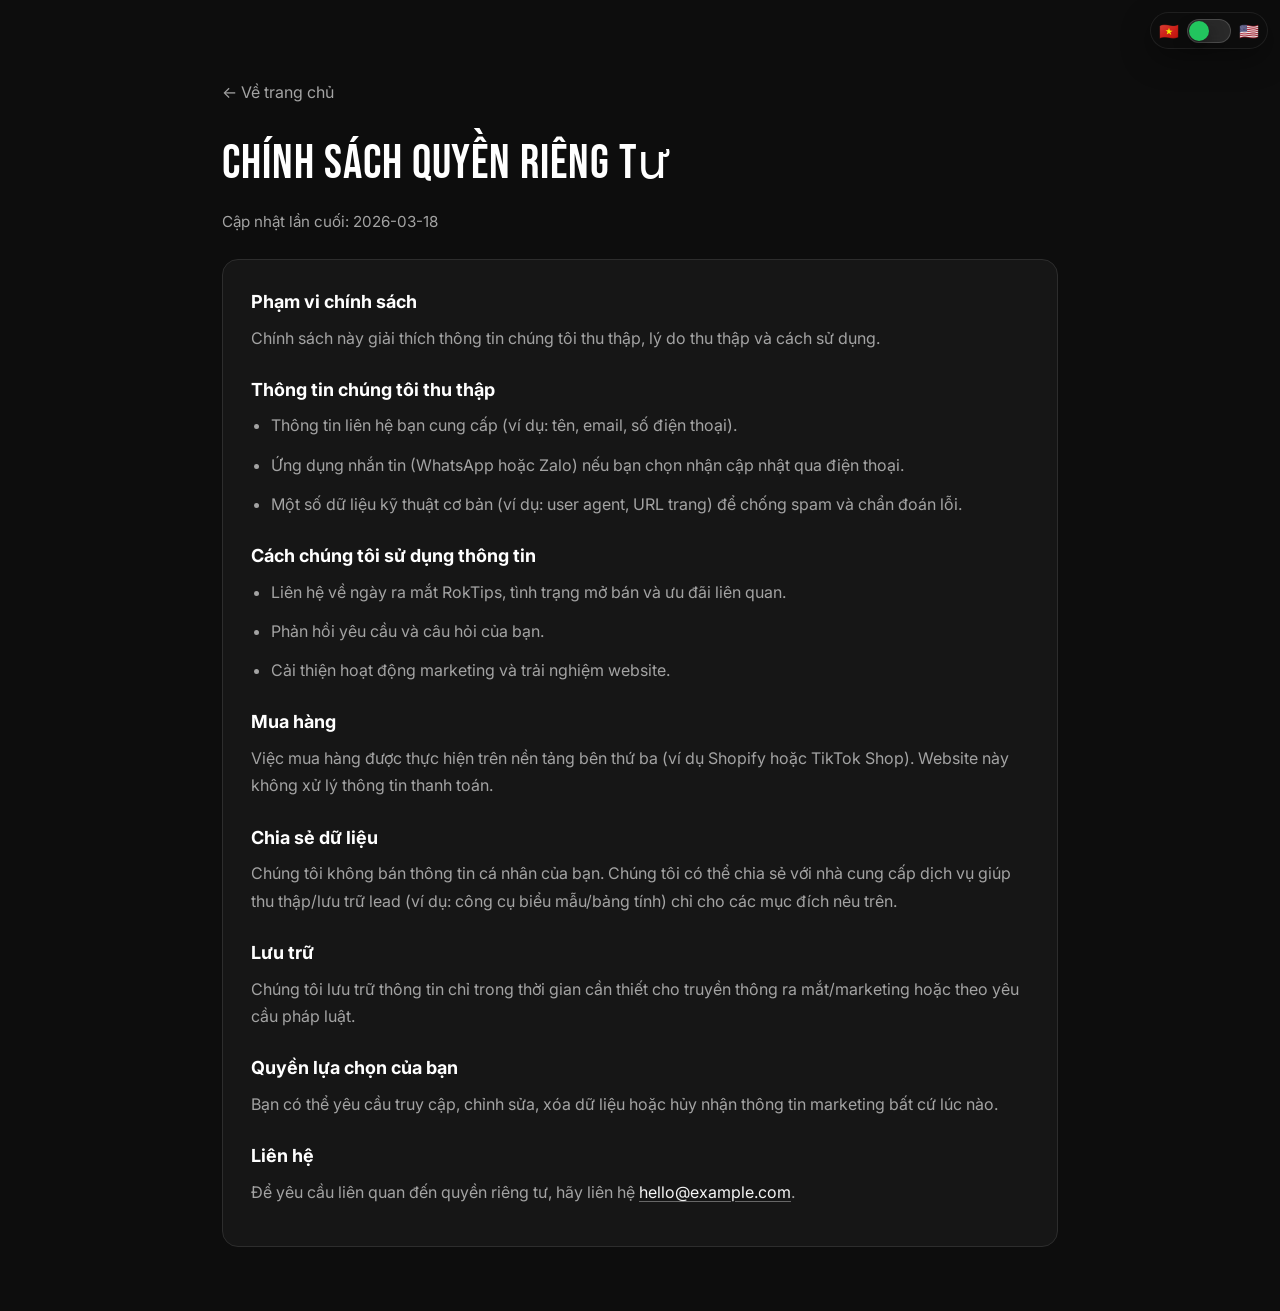
==== privacy.html @ d774776b "Add bilingual language toggle and legal pages Introduce VN/EN toggle with persisted language switchi" ====
<!DOCTYPE html>
<html lang="vi">
<head>
  <meta charset="UTF-8">
  <meta name="viewport" content="width=device-width, initial-scale=1.0">
  <meta name="description" data-i18n-content="privacy.metaDescription" content="Privacy Policy for RokTips.">
  <title data-i18n="privacy.metaTitle">Privacy Policy – RokTips</title>
  <link rel="preconnect" href="https://fonts.googleapis.com">
  <link rel="preconnect" href="https://fonts.gstatic.com" crossorigin>
  <link href="https://fonts.googleapis.com/css2?family=Bebas+Neue&family=Inter:wght@400;500;600;700&display=swap" rel="stylesheet">
  <link rel="stylesheet" href="css/styles.css?v=4">
</head>
<body>
  <!-- Language toggle -->
  <div class="lang-toggle" aria-label="Language selector" data-i18n-aria="lang.aria">
    <span class="lang-toggle__flag" aria-hidden="true" title="Tiếng Việt" data-i18n-title="lang.vnTitle">🇻🇳</span>
    <label class="lang-toggle__switch">
      <input type="checkbox" class="lang-toggle__input" id="lang-toggle" aria-label="Toggle language" data-i18n-aria="lang.toggleAria">
      <span class="lang-toggle__track" aria-hidden="true"></span>
      <span class="lang-toggle__thumb" aria-hidden="true"></span>
    </label>
    <span class="lang-toggle__flag" aria-hidden="true" title="English" data-i18n-title="lang.enTitle">🇺🇸</span>
  </div>

  <main class="legal">
    <div class="container legal__container">
      <a class="legal__back" href="index.html" data-i18n="legal.back">← Back to home</a>
      <h1 class="legal__title" data-i18n="privacy.title">Privacy Policy</h1>
      <p class="legal__updated" data-i18n="legal.updated">Last updated: 2026-03-18</p>

      <div class="legal__card">
        <h2 class="legal__heading" data-i18n="privacy.introTitle">What this policy covers</h2>
        <p class="legal__text" data-i18n="privacy.introText">
          This policy explains what information we collect, why we collect it, and how we use it.
        </p>

        <h2 class="legal__heading" data-i18n="privacy.collectTitle">Information we collect</h2>
        <ul class="legal__list">
          <li class="legal__text" data-i18n="privacy.collect1">Contact details you provide (such as name, email, and phone number).</li>
          <li class="legal__text" data-i18n="privacy.collect2">Preferred messaging app (WhatsApp or Zalo) if you opt in to phone updates.</li>
          <li class="legal__text" data-i18n="privacy.collect3">Basic technical data sent by your browser (such as user agent and the page URL) to help us prevent spam and diagnose issues.</li>
        </ul>

        <h2 class="legal__heading" data-i18n="privacy.useTitle">How we use your information</h2>
        <ul class="legal__list">
          <li class="legal__text" data-i18n="privacy.use1">To contact you about the RokTips launch, availability, and related offers.</li>
          <li class="legal__text" data-i18n="privacy.use2">To respond to your requests and questions.</li>
          <li class="legal__text" data-i18n="privacy.use3">To improve our marketing and website experience.</li>
        </ul>

        <h2 class="legal__heading" data-i18n="privacy.purchaseTitle">Purchases</h2>
        <p class="legal__text" data-i18n="privacy.purchaseText">
          Purchases are completed on third‑party platforms (for example Shopify or TikTok Shop). We don’t process payment details on this website.
        </p>

        <h2 class="legal__heading" data-i18n="privacy.sharingTitle">Sharing</h2>
        <p class="legal__text" data-i18n="privacy.sharingText">
          We do not sell your personal information. We may share it with service providers who help us collect and store leads (for example, form and spreadsheet tools), only for the purposes described above.
        </p>

        <h2 class="legal__heading" data-i18n="privacy.retentionTitle">Retention</h2>
        <p class="legal__text" data-i18n="privacy.retentionText">
          We keep your information only as long as needed for marketing and launch communications, or as required by law.
        </p>

        <h2 class="legal__heading" data-i18n="privacy.rightsTitle">Your choices</h2>
        <p class="legal__text" data-i18n="privacy.rightsText">
          You can request access, correction, or deletion of your information, or opt out of marketing messages at any time.
        </p>

        <h2 class="legal__heading" data-i18n="privacy.contactTitle">Contact</h2>
        <p class="legal__text" data-i18n-html="privacy.contactText">
          To make a privacy request, contact us at <a class="legal__link" href="mailto:hello@example.com">hello@example.com</a>.
        </p>
      </div>
    </div>
  </main>

  <script src="js/script.js"></script>
</body>
</html>
---- css/styles.css ----
/* ============================================
   RokTips – Product Landing Page
   Dark rock-inspired, high-contrast, modern
   ============================================ */

:root {
  /* Palette */
  --bg-dark: #0d0d0d;
  --bg-card: #161616;
  --bg-elevated: #1a1a1a;
  --surface: #252525;
  --border: #2d2d2d;
  --text: #f5f5f5;
  --text-muted: #a3a3a3;
  --accent: #ff6b35;
  --accent-hover: #ff8555;
  --accent-muted: rgba(255, 107, 53, 0.15);
  --white: #ffffff;
  --success: #22c55e;

  /* Spacing */
  --section-padding-y: 5rem;
  --section-padding-y-mobile: 3.5rem;
  --container-gap: 2rem;
}

*,
*::before,
*::after {
  box-sizing: border-box;
}

html {
  scroll-behavior: smooth;
}

body {
  margin: 0;
  font-family: 'Inter', -apple-system, BlinkMacSystemFont, sans-serif;
  font-size: 1rem;
  line-height: 1.6;
  color: var(--text);
  background: var(--bg-dark);
  -webkit-font-smoothing: antialiased;
}

body.has-banner {
  padding-top: 48px;
}

body.banner-dismissed.has-banner {
  padding-top: 0;
}

img {
  max-width: 100%;
  height: auto;
  display: block;
}

a {
  color: inherit;
  text-decoration: none;
}

/* ============================================
   Language toggle (VN/EN)
   ============================================ */
.lang-toggle {
  position: fixed;
  top: 0.75rem;
  right: 0.75rem;
  z-index: 220;
  display: inline-flex;
  align-items: center;
  gap: 0.5rem;
  padding: 0.35rem 0.5rem;
  border-radius: 999px;
  background: rgba(13, 13, 13, 0.72);
  border: 1px solid rgba(255, 255, 255, 0.08);
  backdrop-filter: blur(10px);
  -webkit-backdrop-filter: blur(10px);
  box-shadow: 0 10px 30px rgba(0, 0, 0, 0.35);
}

.lang-toggle__flag {
  font-size: 1rem;
  line-height: 1;
  opacity: 0.95;
}

.lang-toggle__switch {
  position: relative;
  width: 44px;
  height: 24px;
  display: inline-flex;
  align-items: center;
  justify-content: center;
}

.lang-toggle__input {
  position: absolute;
  inset: 0;
  opacity: 0;
  cursor: pointer;
}

.lang-toggle__track {
  position: absolute;
  inset: 0;
  background: rgba(255, 255, 255, 0.12);
  border: 1px solid rgba(255, 255, 255, 0.16);
  border-radius: 999px;
  transition: background 0.2s ease, border-color 0.2s ease;
}

.lang-toggle__thumb {
  position: absolute;
  top: 2px;
  left: 2px;
  width: 20px;
  height: 20px;
  border-radius: 999px;
  background: var(--success);
  box-shadow: 0 8px 16px rgba(0, 0, 0, 0.35);
  transition: transform 0.2s ease, background 0.2s ease;
}

.lang-toggle__input:checked ~ .lang-toggle__thumb {
  transform: translateX(20px);
  background: var(--success);
}

.lang-toggle__input:focus-visible ~ .lang-toggle__track {
  outline: 2px solid var(--accent);
  outline-offset: 2px;
}

@media (max-width: 767px) {
  .lang-toggle {
    top: 0.6rem;
    right: 0.6rem;
  }
}

/* Container */
.container {
  width: 100%;
  max-width: 1200px;
  margin: 0 auto;
  padding: 0 1.25rem;
}

@media (min-width: 768px) {
  .container {
    padding: 0 2rem;
  }
}

/* Section titles */
.section-title {
  font-family: 'Bebas Neue', sans-serif;
  font-size: clamp(2rem, 5vw, 3rem);
  font-weight: 400;
  letter-spacing: 0.02em;
  text-align: center;
  margin: 0 0 0.5rem;
  color: var(--white);
}

.section-subtitle {
  text-align: center;
  font-size: 1rem;
  color: var(--text-muted);
  margin: 0 0 2.5rem;
  max-width: 36ch;
  margin-left: auto;
  margin-right: auto;
}

/* Buttons */
.btn {
  display: inline-flex;
  align-items: center;
  justify-content: center;
  padding: 0.875rem 1.75rem;
  font-family: inherit;
  font-size: 0.9375rem;
  font-weight: 600;
  border: none;
  border-radius: 8px;
  cursor: pointer;
  transition: background 0.2s, transform 0.15s;
}

.btn:focus-visible {
  outline: 2px solid var(--accent);
  outline-offset: 2px;
}

.btn--primary {
  background: var(--accent);
  color: var(--white);
}

.btn--primary:hover {
  background: var(--accent-hover);
  transform: translateY(-1px);
}

.btn--secondary {
  background: transparent;
  color: var(--text);
  border: 2px solid var(--border);
}

.btn--secondary:hover {
  border-color: var(--accent);
  color: var(--accent);
  transform: translateY(-1px);
}

.btn--lg {
  padding: 1rem 2rem;
  font-size: 1rem;
}

.btn--sm {
  padding: 0.5rem 1rem;
  font-size: 0.875rem;
}

/* Subtle pulse for primary CTA */
@keyframes cta-pulse {
  0%, 100% { box-shadow: 0 0 0 0 rgba(255, 107, 53, 0.35); }
  50% { box-shadow: 0 0 0 8px rgba(255, 107, 53, 0); }
}

.btn--pulse.btn--primary {
  animation: cta-pulse 2s ease-in-out infinite;
}

.btn--pulse.btn--primary:hover {
  animation: none;
  box-shadow: 0 4px 14px rgba(255, 107, 53, 0.4);
}

/* ============================================
   Launch offer banner
   ============================================ */
.launch-banner {
  position: fixed;
  top: 0;
  left: 0;
  right: 0;
  z-index: 101;
  background: linear-gradient(90deg, var(--accent) 0%, #e85a2a 100%);
  color: var(--white);
  font-size: 0.875rem;
  font-weight: 500;
  box-shadow: 0 2px 12px rgba(255, 107, 53, 0.3);
  transition: transform 0.35s ease, opacity 0.35s ease;
}

.launch-banner.is-dismissed {
  transform: translateY(-100%);
  opacity: 0;
  pointer-events: none;
}

.launch-banner__inner {
  max-width: 1200px;
  margin: 0 auto;
  padding: 0.625rem 1.25rem 0.625rem 1.25rem;
  display: flex;
  align-items: center;
  justify-content: flex-start;
  gap: 0.75rem 1rem;
  position: relative;
  flex-wrap: wrap;
  padding-right: 2.5rem; /* space for dismiss button */
}

.launch-banner__logo-wrap {
  display: inline-flex;
  align-items: center;
  justify-content: center;
  background: #fff;
  padding: 0.35rem 0.6rem;
  border-radius: 6px;
  flex-shrink: 0;
  box-shadow: 0 0 0 1px rgba(0, 0, 0, 0.08);
}

.launch-banner__logo {
  height: 28px;
  width: auto;
  max-width: 100px;
  min-width: 60px;
  object-fit: contain;
  display: block;
}

.launch-banner__text {
  margin: 0;
  position: absolute;
  left: 50%;
  transform: translateX(-50%);
  text-align: center;
  padding: 0 3rem; /* avoid overlap with logo and dismiss */
  max-width: calc(100% - 8rem);
  box-sizing: border-box;
}

.launch-banner__badge {
  display: inline-block;
  background: rgba(0, 0, 0, 0.2);
  padding: 0.2em 0.5em;
  border-radius: 4px;
  font-weight: 700;
  font-size: 0.75rem;
  letter-spacing: 0.05em;
  margin-right: 0.35em;
  animation: badge-shine 3s ease-in-out infinite;
}

@keyframes badge-shine {
  0%, 100% { opacity: 1; }
  50% { opacity: 0.85; }
}

.launch-banner__dismiss {
  position: absolute;
  right: 0.75rem;
  top: 50%;
  transform: translateY(-50%);
  background: transparent;
  border: none;
  color: var(--white);
  font-size: 1.5rem;
  line-height: 1;
  cursor: pointer;
  padding: 0.25rem;
  opacity: 0.9;
  transition: opacity 0.2s;
  -webkit-tap-highlight-color: transparent;
}

.launch-banner__dismiss:hover {
  opacity: 1;
}

/* Small screens: logo and offer on same row; offer wraps to 2 lines beside logo */
@media (max-width: 767px) {
  .launch-banner__inner {
    flex-wrap: nowrap;
    padding-right: 2.5rem;
  }
  .launch-banner__text {
    position: static;
    left: auto;
    transform: none;
    width: auto;
    max-width: none;
    padding: 0 0.5rem 0 0;
    flex: 1;
    min-width: 0;
    text-align: left;
  }
}

@media (min-width: 768px) {
  .launch-banner__inner {
    padding: 0.75rem 2rem;
  }
  .launch-banner__dismiss {
    right: 1.5rem;
  }
}

/* ============================================
   Sticky buy bar (top desktop, bottom mobile)
   ============================================ */
.sticky-buy {
  position: fixed;
  top: 0;
  left: 0;
  right: 0;
  z-index: 100;
  background: rgba(13, 13, 13, 0.97);
  backdrop-filter: blur(12px);
  -webkit-backdrop-filter: blur(12px);
  border-bottom: 1px solid var(--border);
  transform: translateY(-100%);
  transition: transform 0.3s ease;
}

.sticky-buy.is-visible {
  transform: translateY(0);
}

/* Mobile: floating bar at bottom, full-width buttons */
@media (max-width: 767px) {
  .sticky-buy {
    top: auto;
    bottom: 0;
    transform: translateY(100%);
    border-bottom: none;
    border-top: 1px solid var(--border);
    padding-bottom: env(safe-area-inset-bottom, 0);
  }

  .sticky-buy.is-visible {
    transform: translateY(0);
  }

  .sticky-buy__inner {
    flex-direction: column;
    align-items: stretch;
    padding: 0.75rem 1rem;
    padding-bottom: calc(0.75rem + env(safe-area-inset-bottom, 0));
  }

  .sticky-buy__label {
    text-align: center;
    font-size: 1.25rem;
  }

  .sticky-buy__buttons {
    flex-direction: row;
    justify-content: center;
    gap: 0.75rem;
  }

  .sticky-buy__buttons .btn {
    flex: 1;
    min-width: 0;
  }

  main {
    padding-bottom: 100px; /* space above sticky bar */
  }
}

.sticky-buy__inner {
  max-width: 1200px;
  margin: 0 auto;
  padding: 0.75rem 1.25rem;
  display: flex;
  align-items: center;
  justify-content: space-between;
  gap: 1rem;
}

.sticky-buy__logo {
  height: 28px;
  width: auto;
  max-width: 90px;
  object-fit: contain;
  flex-shrink: 0;
  display: block;
}

.sticky-buy__label {
  font-family: 'Bebas Neue', sans-serif;
  font-size: 1.5rem;
  letter-spacing: 0.05em;
  color: var(--accent);
}

.sticky-buy__buttons {
  display: flex;
  gap: 0.75rem;
  flex-wrap: wrap;
}

@media (min-width: 768px) {
  .sticky-buy__inner {
    padding: 0.875rem 2rem;
  }
}

/* ============================================
   Hero
   ============================================ */
.hero {
  position: relative;
  min-height: 100vh;
  display: flex;
  align-items: center;
  padding: var(--section-padding-y-mobile) 0 4rem;
  overflow: hidden;
}

@media (min-width: 768px) {
  .hero {
    padding: var(--section-padding-y) 0 4rem;
  }
}

.hero__bg {
  position: absolute;
  inset: 0;
  background: radial-gradient(ellipse 80% 60% at 50% 0%, var(--accent-muted) 0%, transparent 50%),
              var(--bg-dark);
  pointer-events: none;
}

.hero__container {
  position: relative;
  display: grid;
  gap: 2.5rem;
  align-items: center;
}

@media (min-width: 900px) {
  .hero__container {
    grid-template-columns: 1fr 1fr;
    gap: 3rem;
    min-height: 70vh;
  }
}

.hero__content {
  text-align: center;
}

@media (min-width: 900px) {
  .hero__content {
    text-align: left;
  }
}

.hero__brand {
  font-family: 'Bebas Neue', sans-serif;
  font-size: 1.25rem;
  letter-spacing: 0.2em;
  color: var(--accent);
  margin: 0 0 0.5rem;
}

.hero__headline {
  font-family: 'Bebas Neue', sans-serif;
  font-size: clamp(2.5rem, 6vw, 4rem);
  font-weight: 400;
  line-height: 1.1;
  letter-spacing: 0.02em;
  margin: 0 0 1rem;
  color: var(--white);
}

.hero__subheadline {
  font-size: clamp(1rem, 2vw, 1.125rem);
  color: var(--text-muted);
  margin: 0 0 1rem;
  max-width: 480px;
}

.hero__urgency {
  font-size: 0.9375rem;
  font-weight: 600;
  color: var(--accent);
  margin: 0 0 1.5rem;
}

.hero__features {
  display: flex;
  flex-wrap: wrap;
  gap: 1rem 1.5rem;
  margin-bottom: 2rem;
  justify-content: center;
}

@media (min-width: 900px) {
  .hero__features {
    justify-content: flex-start;
  }
}

.hero__feature {
  display: inline-flex;
  align-items: center;
  gap: 0.35rem;
  font-size: 0.875rem;
  color: var(--text-muted);
}

.hero__feature-icon {
  color: var(--success);
  font-weight: 700;
}

.hero__content .hero__subheadline {
  margin-left: auto;
  margin-right: auto;
}

@media (min-width: 900px) {
  .hero__content .hero__subheadline {
    margin-left: 0;
    margin-right: 0;
  }
}

.hero__cta {
  display: flex;
  flex-wrap: wrap;
  gap: 1rem;
  justify-content: center;
}

@media (min-width: 900px) {
  .hero__cta {
    justify-content: flex-start;
  }
}

.hero__media {
  margin: 0;
  display: flex;
  justify-content: center;
  align-items: center;
}

.hero__image {
  border-radius: 16px;
  box-shadow: 0 24px 48px rgba(0, 0, 0, 0.5);
  transition: transform 0.5s ease;
}

.hero__media:hover .hero__image {
  transform: scale(1.02);
}

/* ============================================
   Social proof strip
   ============================================ */
.social-proof {
  padding: 1.75rem 0;
  background: var(--bg-elevated);
  border-top: 1px solid var(--border);
  border-bottom: 1px solid var(--border);
}

.social-proof .container {
  display: flex;
  flex-direction: column;
  align-items: center;
  gap: 0.5rem;
  text-align: center;
}

.social-proof__text {
  font-size: 0.9375rem;
  color: var(--text-muted);
  margin: 0;
}

.social-proof__stats {
  display: flex;
  align-items: center;
  gap: 0.5rem;
}

.social-proof__stars {
  color: var(--accent);
  font-size: 1.125rem;
  letter-spacing: 0.1em;
  animation: stars-soft 4s ease-in-out infinite;
}

.social-proof__count {
  font-weight: 600;
  font-size: 0.9375rem;
  color: var(--text);
}

/* ============================================
   Video section
   ============================================ */
.video-section {
  padding: var(--section-padding-y-mobile) 0;
}

@media (min-width: 768px) {
  .video-section {
    padding: var(--section-padding-y) 0;
  }
}

.video-cta {
  text-align: center;
  margin-top: 0.5rem;
}

.how-it-works .video-cta {
  margin-top: 2rem;
}

.video-wrapper {
  position: relative;
  max-width: 960px;
  margin: 0 auto;
  aspect-ratio: 16 / 9;
  border-radius: 12px;
  overflow: hidden;
  background: var(--surface);
}

.video-thumb {
  display: block;
  position: relative;
  aspect-ratio: 16 / 9;
}

.video-thumb img {
  width: 100%;
  height: 100%;
  object-fit: cover;
}

.video-thumb__play {
  position: absolute;
  top: 50%;
  left: 50%;
  transform: translate(-50%, -50%);
  width: 72px;
  height: 72px;
  background: var(--accent);
  border-radius: 50%;
  box-shadow: 0 8px 24px rgba(255, 107, 53, 0.4);
  transition: transform 0.2s, background 0.2s;
}

.video-thumb__play::after {
  content: '';
  position: absolute;
  top: 50%;
  left: 52%;
  transform: translate(-50%, -50%);
  border: 14px solid transparent;
  border-left-color: var(--white);
  margin-left: 4px;
}

.video-thumb:hover .video-thumb__play {
  transform: translate(-50%, -50%) scale(1.08);
  background: var(--accent-hover);
}

.video-embed {
  position: absolute;
  inset: 0;
  background: var(--bg-dark);
}

.video-thumb[hidden] {
  display: none;
}

.video-embed iframe {
  width: 100%;
  height: 100%;
  border: none;
}

.video-embed[hidden] {
  display: none;
}

/* Fullscreen video modal */
.video-modal {
  position: fixed;
  inset: 0;
  z-index: 190;
  display: none;
  align-items: center;
  justify-content: center;
  padding: clamp(0.75rem, 3vw, 2rem);
}

.video-modal.is-open {
  display: flex;
}

.video-modal__backdrop {
  position: absolute;
  inset: 0;
  background: rgba(0, 0, 0, 0.75);
}

.video-modal__dialog {
  position: relative;
  width: min(960px, 100%);
  margin: 0;
  padding: 0;
  border-radius: 12px;
  overflow: hidden;
  box-shadow: 0 24px 60px rgba(0, 0, 0, 0.7);
}

.video-modal__close {
  position: absolute;
  top: 0.5rem;
  right: 0.75rem;
  z-index: 2;
  background: rgba(0, 0, 0, 0.6);
  border: none;
  color: #fff;
  font-size: 1.5rem;
  line-height: 1;
  padding: 0.2rem 0.5rem;
  cursor: pointer;
}

.video-modal__frame {
  position: relative;
  width: 100%;
  aspect-ratio: 16 / 9;
  max-height: calc(100vh - 4.5rem);
  background: #000;
}

.video-modal__frame iframe {
  position: absolute;
  inset: 0;
  width: 100%;
  height: 100%;
  border: none;
}

.video-modal__frame video {
  position: absolute;
  inset: 0;
  width: 100%;
  height: 100%;
  border: none;
  background: #000;
}

/* ============================================
   Benefits
   ============================================ */
.benefits {
  padding: var(--section-padding-y-mobile) 0;
  background: var(--bg-elevated);
}

@media (min-width: 768px) {
  .benefits {
    padding: var(--section-padding-y) 0;
  }
}

.benefits__grid {
  display: grid;
  grid-template-columns: 1fr;
  gap: 1.5rem;
}

@media (min-width: 600px) {
  .benefits__grid {
    grid-template-columns: repeat(2, 1fr);
  }
}

@media (min-width: 900px) {
  .benefits__grid {
    grid-template-columns: repeat(4, 1fr);
    gap: 1.5rem;
  }
}

.benefit-card {
  background: var(--bg-card);
  border: 1px solid var(--border);
  border-radius: 12px;
  padding: 1.75rem;
  transition: transform 0.25s ease, border-color 0.25s ease, box-shadow 0.25s ease;
}

.benefit-card:hover {
  transform: translateY(-6px);
  border-color: var(--accent-muted);
  box-shadow: 0 16px 32px rgba(0, 0, 0, 0.35);
}

.benefit-card:hover .benefit-card__icon {
  transform: scale(1.08);
}

.benefit-card__icon {
  width: 48px;
  height: 48px;
  color: var(--accent);
  margin-bottom: 1rem;
  transition: transform 0.25s ease;
}

.benefit-card__icon svg {
  width: 100%;
  height: 100%;
}

/* Staggered reveal delay for benefit cards */
.benefits__grid .benefit-card.reveal:nth-child(1) { transition-delay: 0.05s; }
.benefits__grid .benefit-card.reveal:nth-child(2) { transition-delay: 0.1s; }
.benefits__grid .benefit-card.reveal:nth-child(3) { transition-delay: 0.15s; }
.benefits__grid .benefit-card.reveal:nth-child(4) { transition-delay: 0.2s; }

.benefit-card__title {
  font-size: 1.125rem;
  font-weight: 600;
  margin: 0 0 0.5rem;
  color: var(--white);
}

.benefit-card__text {
  font-size: 0.9375rem;
  color: var(--text-muted);
  margin: 0;
  line-height: 1.5;
}

/* ============================================
   How it works
   ============================================ */
.how-it-works {
  padding: var(--section-padding-y-mobile) 0;
}

@media (min-width: 768px) {
  .how-it-works {
    padding: var(--section-padding-y) 0;
  }
}

.steps {
  list-style: none;
  margin: 0;
  padding: 0;
  display: grid;
  gap: 2rem;
  max-width: 640px;
  margin: 0 auto;
}

@media (min-width: 768px) {
  .steps {
    grid-template-columns: repeat(3, 1fr);
    gap: 2rem;
    max-width: none;
  }
}

.step {
  text-align: center;
  padding: 2rem 1.5rem;
  background: var(--bg-card);
  border: 1px solid var(--border);
  border-radius: 12px;
  transition: transform 0.2s, border-color 0.2s;
}

.step:hover {
  transform: translateY(-2px);
  border-color: var(--accent-muted);
}

.step__num {
  display: inline-flex;
  align-items: center;
  justify-content: center;
  width: 48px;
  height: 48px;
  font-family: 'Bebas Neue', sans-serif;
  font-size: 1.5rem;
  color: var(--accent);
  background: var(--accent-muted);
  border-radius: 50%;
  margin-bottom: 1rem;
  transition: transform 0.2s ease;
}

.step:hover .step__num {
  transform: scale(1.08);
}

.step__title {
  font-size: 1.125rem;
  font-weight: 600;
  margin: 0 0 0.5rem;
  color: var(--white);
}

.step__text {
  font-size: 0.9375rem;
  color: var(--text-muted);
  margin: 0;
}

/* ============================================
   Comparison table
   ============================================ */
.comparison {
  padding: var(--section-padding-y-mobile) 0;
  background: var(--bg-elevated);
}

@media (min-width: 768px) {
  .comparison {
    padding: var(--section-padding-y) 0;
  }
}

.comparison-table-wrapper {
  overflow-x: auto;
  border-radius: 12px;
  border: 1px solid var(--border);
}

.comparison-table {
  width: 100%;
  min-width: 320px;
  border-collapse: collapse;
  font-size: 0.9375rem;
}

.comparison-table th,
.comparison-table td {
  padding: 1rem 1.25rem;
  text-align: left;
  border-bottom: 1px solid var(--border);
}

.comparison-table thead th {
  background: var(--bg-card);
  font-weight: 600;
  color: var(--white);
}

.comparison-table thead th:first-child {
  border-radius: 12px 0 0 0;
}

.comparison-table thead th:last-child {
  border-radius: 0 12px 0 0;
  color: var(--accent);
}

.comparison-table tbody th {
  font-weight: 500;
  color: var(--text-muted);
  width: 35%;
}

.comparison-table tbody td {
  color: var(--text);
}

.comparison-table tbody tr:last-child th,
.comparison-table tbody tr:last-child td {
  border-bottom: none;
}

.comparison-table tbody td:last-child {
  color: var(--success);
}

/* ============================================
   Testimonials
   ============================================ */
.testimonials {
  padding: var(--section-padding-y-mobile) 0;
}

@media (min-width: 768px) {
  .testimonials {
    padding: var(--section-padding-y) 0;
  }
}

.testimonials__grid {
  display: grid;
  grid-template-columns: 1fr;
  gap: 1.5rem;
}

@media (min-width: 600px) {
  .testimonials__grid {
    grid-template-columns: repeat(3, 1fr);
  }
}

.testimonial-card {
  margin: 0;
  padding: 1.75rem;
  background: var(--bg-card);
  border: 1px solid var(--border);
  border-radius: 12px;
  transition: transform 0.2s, border-color 0.2s;
}

.testimonial-card:hover {
  transform: translateY(-2px);
  border-color: var(--accent-muted);
}

.testimonial-card__stars {
  color: var(--accent);
  font-size: 1rem;
  letter-spacing: 0.05em;
  margin-bottom: 0.75rem;
  display: inline-block;
  animation: stars-soft 4s ease-in-out infinite;
}

@keyframes stars-soft {
  0%, 100% { opacity: 1; }
  50% { opacity: 0.85; }
}

.testimonial-card__quote {
  font-size: 1rem;
  line-height: 1.6;
  color: var(--text);
  margin: 0 0 1.25rem;
  font-style: italic;
}

.testimonial-card__author {
  display: flex;
  align-items: center;
  gap: 0.75rem;
}

.testimonial-card__avatar {
  width: 48px;
  height: 48px;
  border-radius: 50%;
  object-fit: cover;
}

.testimonial-card__author cite {
  font-style: normal;
  font-weight: 500;
  font-size: 0.9375rem;
  color: var(--text-muted);
}

/* ============================================
   FAQ
   ============================================ */
.faq {
  padding: var(--section-padding-y-mobile) 0;
  background: var(--bg-elevated);
}

@media (min-width: 768px) {
  .faq {
    padding: var(--section-padding-y) 0;
  }
}

.faq-list {
  max-width: 640px;
  margin: 0 auto;
}

.faq-item {
  border-bottom: 1px solid var(--border);
}

.faq-item:first-child {
  border-radius: 12px 12px 0 0;
  overflow: hidden;
}

.faq-item:last-child {
  border-radius: 0 0 12px 12px;
  border-bottom: none;
}

.faq-item__question {
  padding: 1.25rem 1.5rem;
  font-size: 1rem;
  font-weight: 600;
  color: var(--white);
  cursor: pointer;
  list-style: none;
  display: flex;
  align-items: center;
  justify-content: space-between;
  gap: 1rem;
  transition: background 0.2s;
}

.faq-item__question::-webkit-details-marker {
  display: none;
}

.faq-item__question::after {
  content: '+';
  font-size: 1.25rem;
  color: var(--accent);
  flex-shrink: 0;
  transition: transform 0.2s;
}

.faq-item[open] .faq-item__question::after {
  transform: rotate(45deg);
}

.faq-item__question:hover {
  background: var(--bg-card);
}

.faq-item__answer {
  padding: 0 1.5rem 1.25rem;
  margin: 0;
  font-size: 0.9375rem;
  color: var(--text-muted);
  line-height: 1.6;
}

/* ============================================
   Final CTA
   ============================================ */
.cta-final {
  padding: var(--section-padding-y-mobile) 0;
}

@media (min-width: 768px) {
  .cta-final {
    padding: var(--section-padding-y) 0;
  }
}

.cta-final__box {
  max-width: 640px;
  margin: 0 auto;
  padding: 3rem 2rem;
  background: linear-gradient(135deg, var(--accent-muted) 0%, var(--bg-card) 100%);
  border: 1px solid var(--border);
  border-radius: 16px;
  text-align: center;
}

.cta-final__urgency {
  font-size: 0.875rem;
  font-weight: 700;
  color: var(--accent);
  text-transform: uppercase;
  letter-spacing: 0.08em;
  margin: 0 0 0.5rem;
}

.cta-final__headline {
  font-family: 'Bebas Neue', sans-serif;
  font-size: clamp(2rem, 4vw, 2.5rem);
  font-weight: 400;
  letter-spacing: 0.02em;
  margin: 0 0 0.75rem;
  color: var(--white);
}

.cta-final__text {
  font-size: 1rem;
  color: var(--text-muted);
  margin: 0 0 2rem;
  line-height: 1.6;
}

.cta-final__buttons {
  display: flex;
  flex-wrap: wrap;
  gap: 1rem;
  justify-content: center;
}

/* ============================================
   Footer
   ============================================ */
.footer {
  padding: 2rem 0;
  border-top: 1px solid var(--border);
  background: var(--bg-elevated);
}

.footer__nav {
  display: flex;
  justify-content: center;
  gap: 2rem;
  margin-bottom: 1rem;
}

.footer__nav a {
  font-size: 0.9375rem;
  font-weight: 500;
  color: var(--text-muted);
  transition: color 0.2s;
}

.footer__nav a:hover {
  color: var(--accent);
}

.footer__copy {
  text-align: center;
  font-size: 0.875rem;
  color: var(--text-muted);
  margin: 0;
}

/* ============================================
   Interest registration modal
   ============================================ */
.interest-modal {
  position: fixed;
  inset: 0;
  z-index: 200;
  display: none;
}

.interest-modal.is-open {
  display: block;
}

.interest-modal__backdrop {
  position: absolute;
  inset: 0;
  background: rgba(0, 0, 0, 0.7);
}

.interest-modal__dialog {
  position: relative;
  max-width: 480px;
  margin: 4rem auto;
  padding: 1.75rem 1.75rem 1.75rem;
  background: var(--bg-card);
  border-radius: 16px;
  border: 1px solid var(--border);
  box-shadow: 0 24px 60px rgba(0, 0, 0, 0.7);
  max-height: calc(100vh - 4rem);
  display: flex;
  flex-direction: column;
}

@media (max-width: 599px) {
  .interest-modal__dialog {
    margin: 3.5rem 1rem;
    padding: 1.75rem 1.5rem 1.5rem;
    max-height: calc(100vh - 3rem);
  }
}

.interest-modal__close {
  position: absolute;
  top: 0.75rem;
  right: 0.75rem;
  background: transparent;
  border: none;
  color: var(--text-muted);
  font-size: 1.5rem;
  line-height: 1;
  cursor: pointer;
}

.interest-modal__title {
  font-family: 'Bebas Neue', sans-serif;
  font-size: clamp(1.5rem, 3vw, 1.9rem);
  font-weight: 400;
  letter-spacing: 0.04em;
  margin: 0 0 0.35rem;
  color: var(--white);
}

.interest-modal__subtitle {
  margin: 0 0 1.25rem;
  font-size: 0.95rem;
  color: var(--text-muted);
}

.interest-modal__icon {
  display: inline-block;
  margin-right: 0.35rem;
}

.interest-modal__hint {
  margin: 0;
  font-size: 0.875rem;
  color: var(--text-muted);
}

.interest-modal__body {
  margin-top: 0.25rem;
  padding-top: 0.25rem;
  overflow-y: auto;
}

.interest-modal__fields {
  display: grid;
  gap: 0.9rem;
  margin-bottom: 0.75rem;
  grid-template-columns: repeat(2, minmax(0, 1fr));
}

@media (max-width: 420px) {
  .interest-modal__fields {
    grid-template-columns: 1fr;
  }
}

.interest-modal__channels {
  grid-column: 1 / -1;
}

.interest-modal__field {
  display: flex;
  flex-direction: column;
  gap: 0.35rem;
}

.interest-modal__label {
  font-size: 0.875rem;
  font-weight: 500;
  color: var(--text);
}

.interest-modal__input {
  padding: 0.6rem 0.75rem;
  border-radius: 8px;
  border: 1px solid var(--border);
  background: var(--bg-elevated);
  color: var(--text);
  font-family: inherit;
  font-size: 0.9375rem;
}

.interest-modal__input:focus-visible {
  outline: 2px solid var(--accent);
  outline-offset: 1px;
  border-color: var(--accent);
}

.interest-modal__phone {
  display: flex;
  gap: 0.5rem;
}

.interest-modal__phone-code {
  min-width: 110px;
  padding: 0.6rem 0.5rem;
  border-radius: 8px;
  border: 1px solid var(--border);
  background: var(--bg-elevated);
  color: var(--text);
  font-family: inherit;
  font-size: 0.9rem;
}

.interest-modal__phone-code:focus-visible {
  outline: 2px solid var(--accent);
  outline-offset: 1px;
  border-color: var(--accent);
}

.interest-modal__phone-input {
  flex: 1;
}

.interest-modal__channels {
  border: 1px solid var(--border);
  border-radius: 10px;
  padding: 0.6rem 0.75rem 0.75rem;
  margin: 0;
  background: var(--bg-elevated);
}

.interest-modal__channels legend {
  margin: 0 0 0.35rem;
}

.interest-modal__channel-row {
  display: flex;
  align-items: center;
  justify-content: space-between;
  gap: 0.75rem;
  flex-wrap: wrap;
}

.interest-modal__channel-options {
  display: flex;
  gap: 0.75rem;
  flex-wrap: wrap;
}

.interest-modal__phone-single {
  flex: 1;
  min-width: 220px;
}

.interest-modal__channel {
  display: inline-flex;
  align-items: center;
  gap: 0.35rem;
  font-size: 0.875rem;
  color: var(--text-muted);
  padding: 0.25rem 0.6rem;
  border-radius: 999px;
  border: 1px solid var(--border);
  cursor: pointer;
}

.interest-modal__channel input[type="radio"] {
  width: 1rem;
  height: 1rem;
}

.interest-modal__channel input[type="radio"]:checked + span {
  color: var(--accent);
  font-weight: 500;
}

.interest-modal__error,
.interest-modal__success {
  margin: 0 0 0.75rem;
  font-size: 0.875rem;
}

.interest-modal__error {
  color: #f97373;
}

.interest-modal__success {
  color: var(--success);
}

.interest-modal__submit {
  width: 100%;
  justify-content: center;
  margin-bottom: 0.75rem;
}

.interest-modal__privacy {
  margin: 0;
  font-size: 0.8rem;
  color: var(--text-muted);
}

.interest-modal__privacy a {
  color: var(--text);
  text-decoration: underline;
  text-underline-offset: 3px;
  text-decoration-color: rgba(255, 255, 255, 0.35);
}

.interest-modal__privacy a:hover {
  text-decoration-color: var(--accent);
}

/* ============================================
   Legal pages
   ============================================ */
.legal {
  padding: 5rem 0 4rem;
}

.legal__container {
  max-width: 900px;
}

.legal__back {
  display: inline-block;
  color: var(--text-muted);
  margin-bottom: 1.25rem;
}

.legal__back:hover {
  color: var(--accent);
}

.legal__title {
  font-family: 'Bebas Neue', sans-serif;
  font-size: clamp(2.25rem, 5vw, 3rem);
  font-weight: 400;
  letter-spacing: 0.02em;
  margin: 0 0 0.5rem;
  color: var(--white);
}

.legal__updated {
  margin: 0 0 1.5rem;
  color: var(--text-muted);
  font-size: 0.95rem;
}

.legal__card {
  background: var(--bg-card);
  border: 1px solid var(--border);
  border-radius: 16px;
  padding: 1.75rem;
}

.legal__heading {
  margin: 1.5rem 0 0.5rem;
  font-size: 1.125rem;
  color: var(--white);
}

.legal__heading:first-child {
  margin-top: 0;
}

.legal__text {
  margin: 0 0 0.75rem;
  color: var(--text-muted);
  line-height: 1.7;
}

.legal__list {
  margin: 0 0 0.75rem 1.25rem;
  padding: 0;
}

.legal__link {
  color: var(--text);
  text-decoration: underline;
  text-underline-offset: 3px;
  text-decoration-color: rgba(255, 255, 255, 0.35);
}

.legal__link:hover {
  text-decoration-color: var(--accent);
}

/* ============================================
   Scroll reveal animation
   ============================================ */
.reveal {
  opacity: 0;
  transform: translateY(24px);
  transition: opacity 0.6s ease, transform 0.6s ease;
}

.reveal.is-visible {
  opacity: 1;
  transform: translateY(0);
}
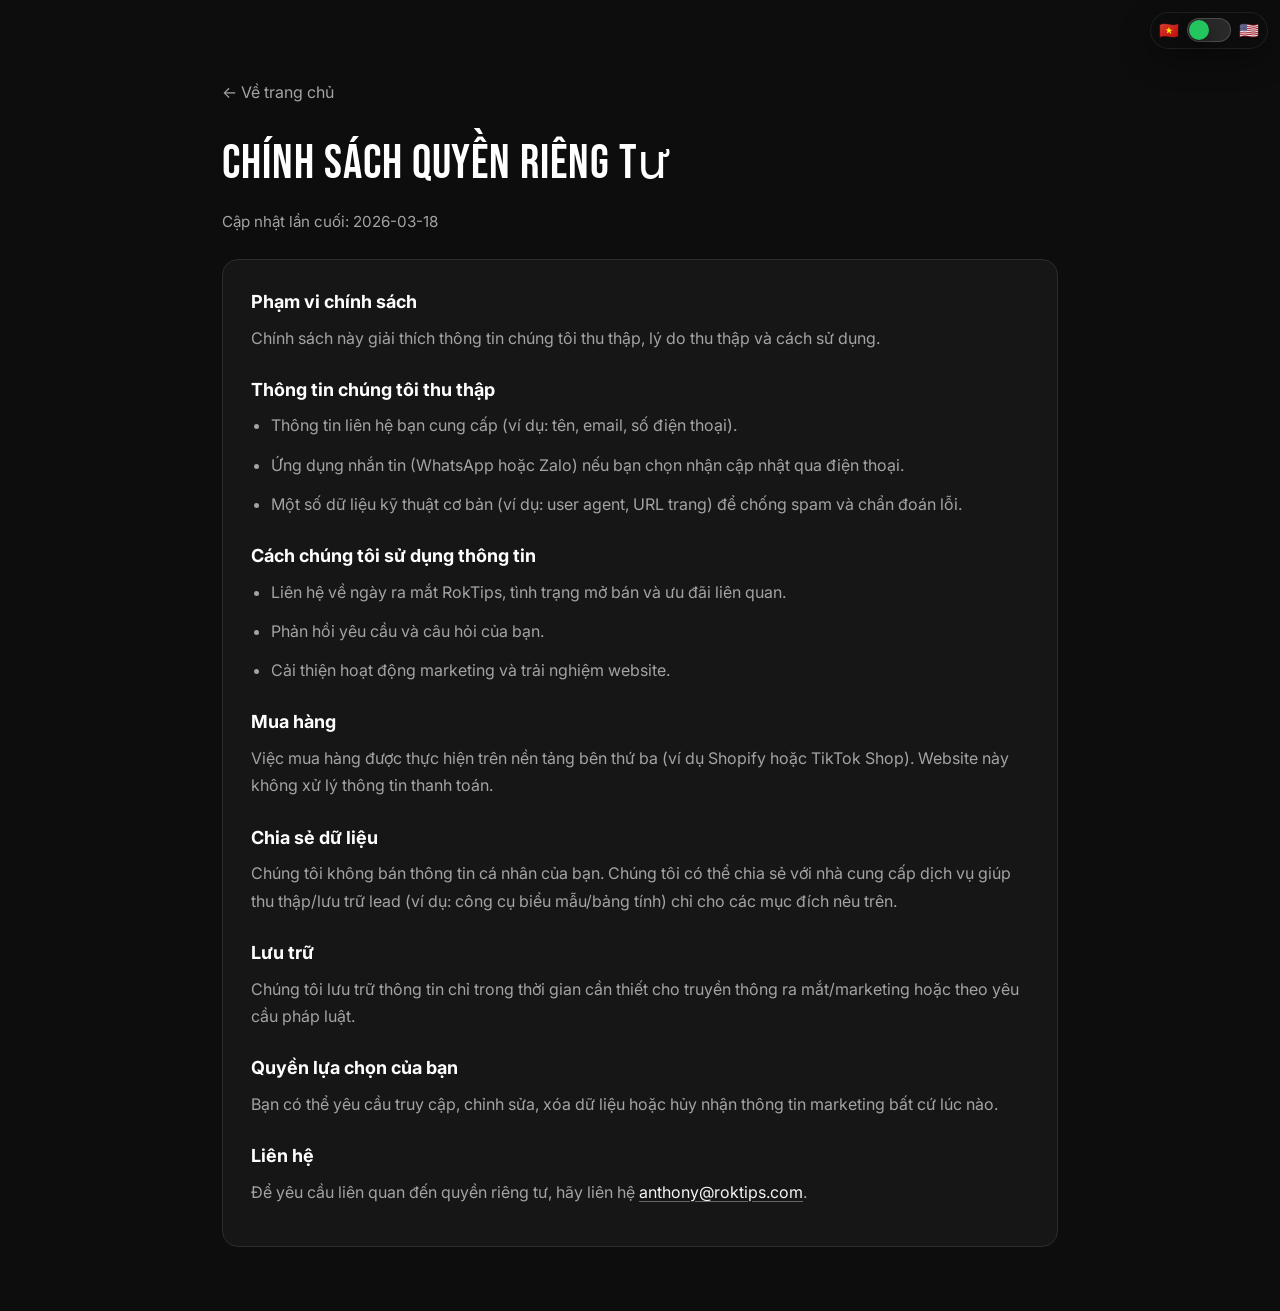
==== commit f258624e: "Update footer and add B2B lead tagging Refresh footer layout with privacy/terms links and a back-to-" ====
--- a/privacy.html
+++ b/privacy.html
@@ -70,7 +70,7 @@
 
         <h2 class="legal__heading" data-i18n="privacy.contactTitle">Contact</h2>
         <p class="legal__text" data-i18n-html="privacy.contactText">
-          To make a privacy request, contact us at <a class="legal__link" href="mailto:hello@example.com">hello@example.com</a>.
+          To make a privacy request, contact us at <a class="legal__link" href="mailto:anthony@roktips.com">anthony@roktips.com</a>.
         </p>
       </div>
     </div>
--- a/css/styles.css
+++ b/css/styles.css
@@ -1282,34 +1282,76 @@
    Footer
    ============================================ */
 .footer {
-  padding: 2rem 0;
+  padding: 1rem 0;
   border-top: 1px solid var(--border);
   background: var(--bg-elevated);
 }
 
-.footer__nav {
-  display: flex;
+.footer__copy {
+  font-size: 0.875rem;
+  color: var(--text-muted);
+  margin: 0;
+}
+
+.footer__inner {
+  display: flex;
+  align-items: center;
+  justify-content: space-between;
+  gap: 1rem;
+  flex-wrap: wrap;
+}
+
+.footer__links {
+  display: inline-flex;
+  align-items: center;
+  gap: 1rem;
+}
+
+.footer__link {
+  font-size: 0.875rem;
+  font-weight: 600;
+  color: var(--text-muted);
+  transition: color 0.2s;
+}
+
+.footer__link:hover {
+  color: var(--accent);
+}
+
+.footer__top {
+  width: 38px;
+  height: 38px;
+  border-radius: 999px;
+  display: inline-flex;
+  align-items: center;
   justify-content: center;
-  gap: 2rem;
-  margin-bottom: 1rem;
-}
-
-.footer__nav a {
-  font-size: 0.9375rem;
-  font-weight: 500;
-  color: var(--text-muted);
-  transition: color 0.2s;
-}
-
-.footer__nav a:hover {
-  color: var(--accent);
-}
-
-.footer__copy {
-  text-align: center;
-  font-size: 0.875rem;
-  color: var(--text-muted);
-  margin: 0;
+  border: 1px solid var(--border);
+  background: rgba(255, 255, 255, 0.04);
+  color: var(--text);
+  transition: transform 0.15s ease, border-color 0.2s ease, background 0.2s ease;
+}
+
+.footer__top:hover {
+  transform: translateY(-1px);
+  border-color: var(--accent);
+  background: rgba(255, 107, 53, 0.08);
+}
+
+.footer__top:focus-visible {
+  outline: 2px solid var(--accent);
+  outline-offset: 2px;
+}
+
+.footer__top svg {
+  width: 20px;
+  height: 20px;
+}
+
+@media (max-width: 520px) {
+  .footer__inner {
+    justify-content: center;
+    text-align: center;
+  }
 }
 
 /* ============================================
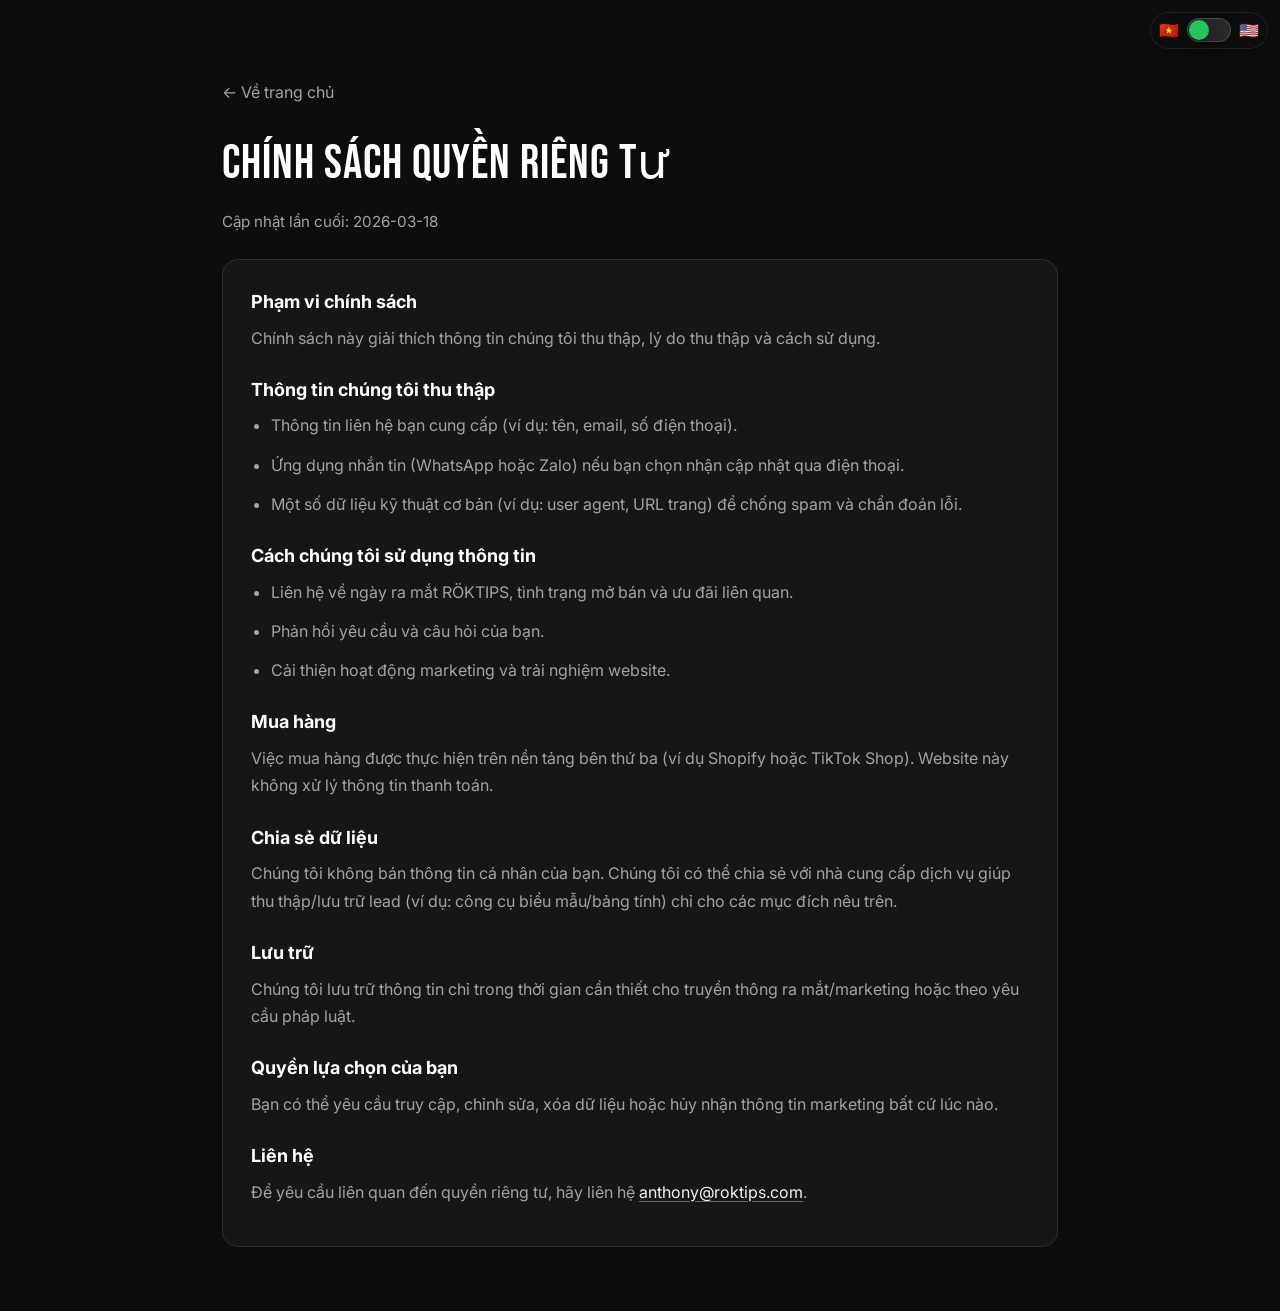
==== commit 1e41a3fc: "Update branding to RÖKTIPS and simplify sticky bar Standardize brand name display to RÖKTIPS across " ====
--- a/privacy.html
+++ b/privacy.html
@@ -3,8 +3,8 @@
 <head>
   <meta charset="UTF-8">
   <meta name="viewport" content="width=device-width, initial-scale=1.0">
-  <meta name="description" data-i18n-content="privacy.metaDescription" content="Privacy Policy for RokTips.">
-  <title data-i18n="privacy.metaTitle">Privacy Policy – RokTips</title>
+  <meta name="description" data-i18n-content="privacy.metaDescription" content="Privacy Policy for RÖKTIPS.">
+  <title data-i18n="privacy.metaTitle">Privacy Policy – RÖKTIPS</title>
   <link rel="preconnect" href="https://fonts.googleapis.com">
   <link rel="preconnect" href="https://fonts.gstatic.com" crossorigin>
   <link href="https://fonts.googleapis.com/css2?family=Bebas+Neue&family=Inter:wght@400;500;600;700&display=swap" rel="stylesheet">
--- a/css/styles.css
+++ b/css/styles.css
@@ -70,7 +70,8 @@
   position: fixed;
   top: 0.75rem;
   right: 0.75rem;
-  z-index: 220;
+  /* Above banners/bars, below modals */
+  z-index: 150;
   display: inline-flex;
   align-items: center;
   gap: 0.5rem;
@@ -140,6 +141,24 @@
   .lang-toggle {
     top: 0.6rem;
     right: 0.6rem;
+  }
+}
+
+/* When offer banner is present, drop toggle below it */
+body.has-banner .lang-toggle {
+  top: calc(48px + 0.75rem);
+}
+
+@media (max-width: 767px) {
+  body.has-banner .lang-toggle {
+    top: calc(48px + 0.6rem);
+  }
+}
+
+/* Keep language toggle from covering sticky bar button */
+@media (min-width: 768px) {
+  body.has-banner .sticky-buy__inner {
+    padding-right: calc(2rem + 120px);
   }
 }
 
@@ -387,7 +406,8 @@
   left: 0;
   right: 0;
   z-index: 100;
-  background: rgba(13, 13, 13, 0.97);
+  /* Use opaque background to avoid banner/logo bleed-through */
+  background: var(--bg-dark);
   backdrop-filter: blur(12px);
   -webkit-backdrop-filter: blur(12px);
   border-bottom: 1px solid var(--border);
@@ -397,6 +417,11 @@
 
 .sticky-buy.is-visible {
   transform: translateY(0);
+}
+
+/* On desktop/tablet, keep sticky bar below offer banner */
+body.has-banner .sticky-buy {
+  top: 48px;
 }
 
 /* Mobile: floating bar at bottom, full-width buttons */
@@ -421,10 +446,7 @@
     padding-bottom: calc(0.75rem + env(safe-area-inset-bottom, 0));
   }
 
-  .sticky-buy__label {
-    text-align: center;
-    font-size: 1.25rem;
-  }
+  /* sticky-buy__label removed from markup */
 
   .sticky-buy__buttons {
     flex-direction: row;
@@ -448,25 +470,11 @@
   padding: 0.75rem 1.25rem;
   display: flex;
   align-items: center;
-  justify-content: space-between;
+  justify-content: flex-end;
   gap: 1rem;
 }
 
-.sticky-buy__logo {
-  height: 28px;
-  width: auto;
-  max-width: 90px;
-  object-fit: contain;
-  flex-shrink: 0;
-  display: block;
-}
-
-.sticky-buy__label {
-  font-family: 'Bebas Neue', sans-serif;
-  font-size: 1.5rem;
-  letter-spacing: 0.05em;
-  color: var(--accent);
-}
+/* Label removed from markup */
 
 .sticky-buy__buttons {
   display: flex;
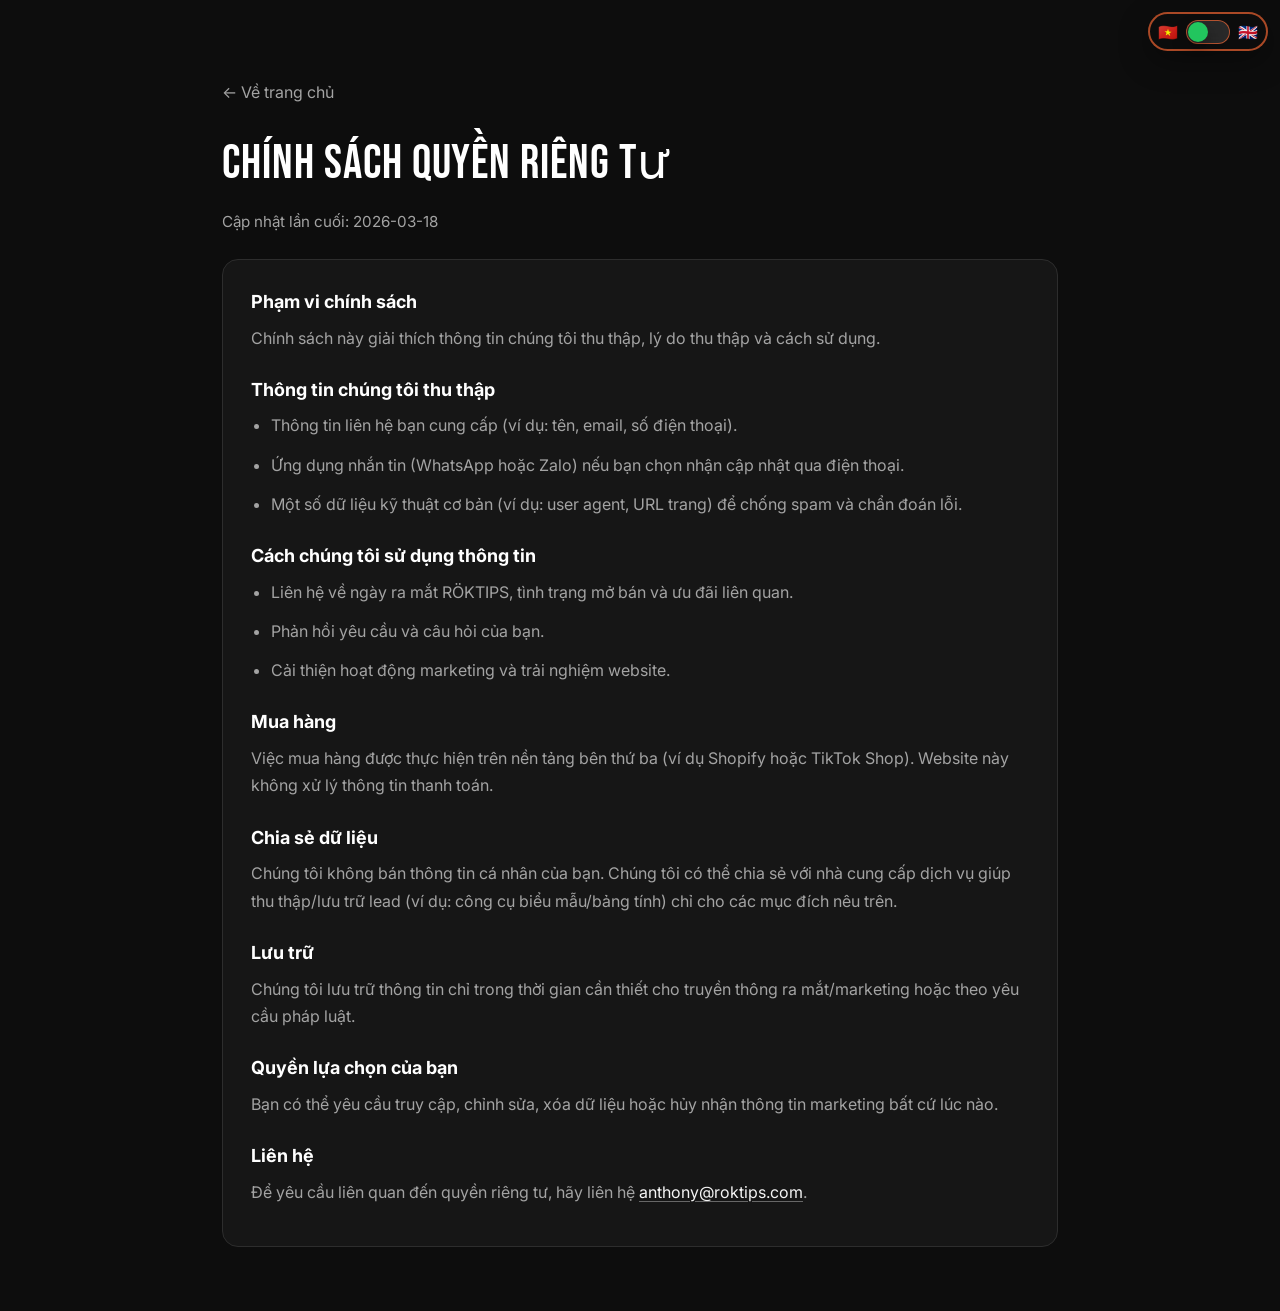
==== commit 56495349: "Polish language toggle styling and add docs Switch the English flag to UK, add orange borders to the" ====
--- a/privacy.html
+++ b/privacy.html
@@ -19,7 +19,7 @@
       <span class="lang-toggle__track" aria-hidden="true"></span>
       <span class="lang-toggle__thumb" aria-hidden="true"></span>
     </label>
-    <span class="lang-toggle__flag" aria-hidden="true" title="English" data-i18n-title="lang.enTitle">🇺🇸</span>
+    <span class="lang-toggle__flag" aria-hidden="true" title="English" data-i18n-title="lang.enTitle">🇬🇧</span>
   </div>
 
   <main class="legal">
--- a/css/styles.css
+++ b/css/styles.css
@@ -78,7 +78,7 @@
   padding: 0.35rem 0.5rem;
   border-radius: 999px;
   background: rgba(13, 13, 13, 0.72);
-  border: 1px solid rgba(255, 255, 255, 0.08);
+  border: 2px solid rgba(255, 107, 53, 0.65);
   backdrop-filter: blur(10px);
   -webkit-backdrop-filter: blur(10px);
   box-shadow: 0 10px 30px rgba(0, 0, 0, 0.35);
@@ -110,7 +110,7 @@
   position: absolute;
   inset: 0;
   background: rgba(255, 255, 255, 0.12);
-  border: 1px solid rgba(255, 255, 255, 0.16);
+  border: 1px solid rgba(255, 107, 53, 0.65);
   border-radius: 999px;
   transition: background 0.2s ease, border-color 0.2s ease;
 }
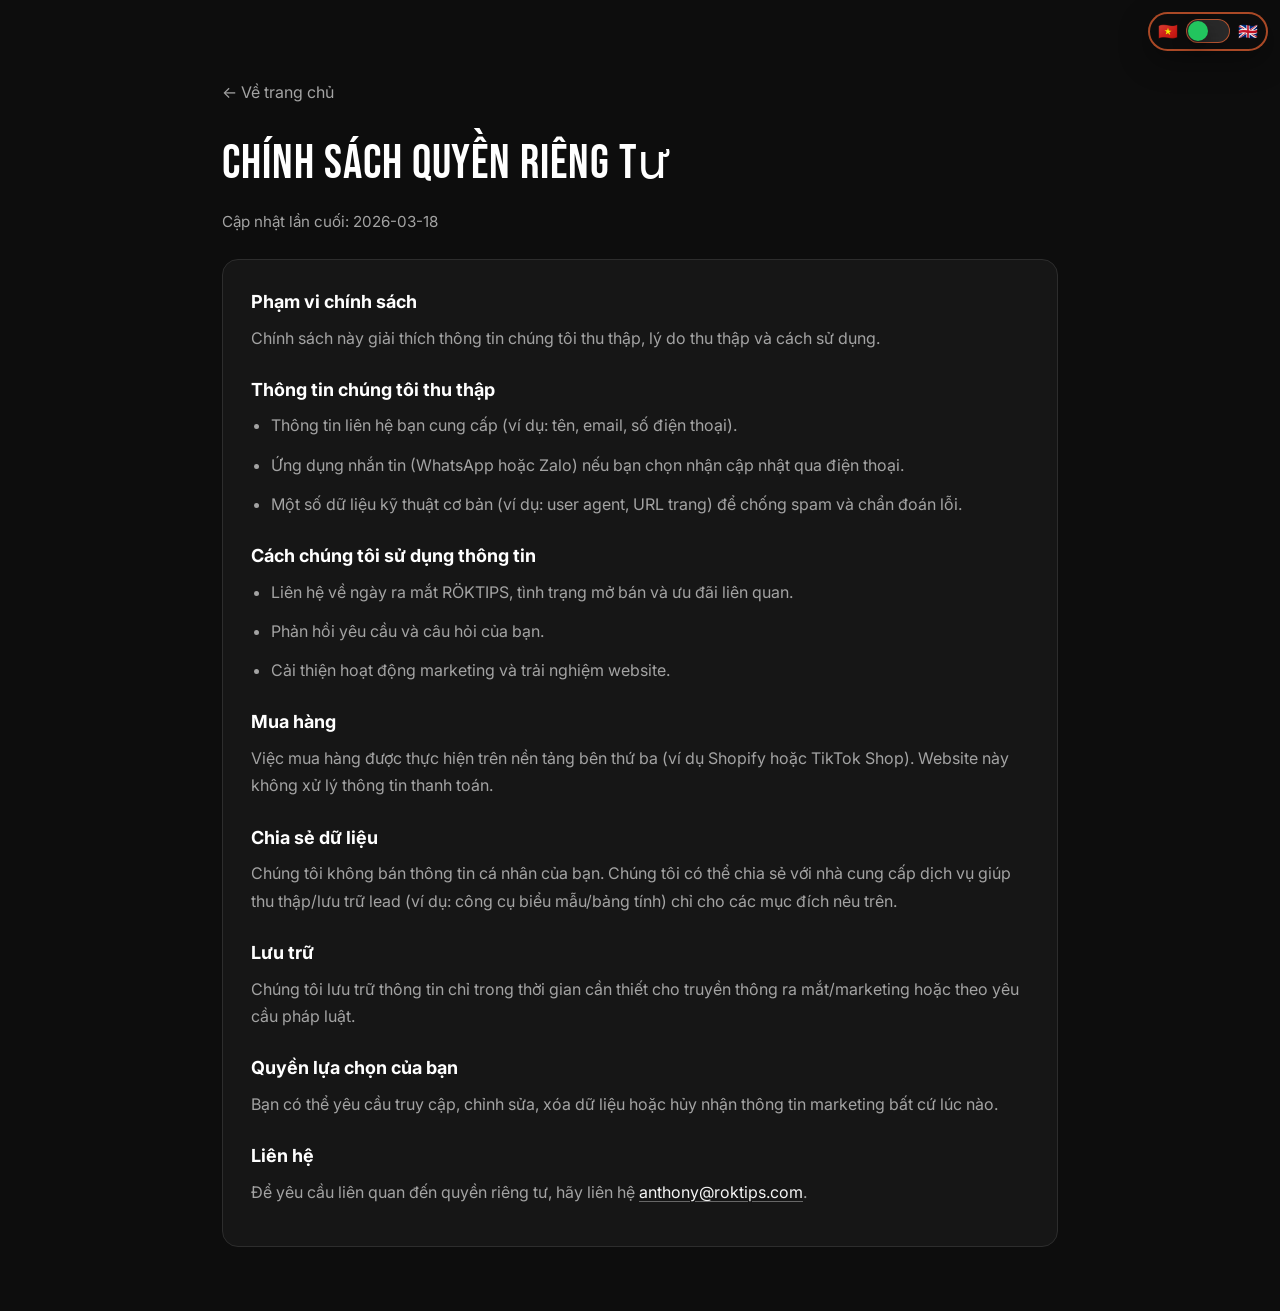
==== commit 603acca3: "Fix mobile layout and sticky bar Switch sticky buy bar to CSS-only sticky on mobile/tablet to preven" ====
--- a/privacy.html
+++ b/privacy.html
@@ -8,7 +8,7 @@
   <link rel="preconnect" href="https://fonts.googleapis.com">
   <link rel="preconnect" href="https://fonts.gstatic.com" crossorigin>
   <link href="https://fonts.googleapis.com/css2?family=Bebas+Neue&family=Inter:wght@400;500;600;700&display=swap" rel="stylesheet">
-  <link rel="stylesheet" href="css/styles.css?v=4">
+  <link rel="stylesheet" href="css/styles.css?v=5">
 </head>
 <body>
   <!-- Language toggle -->
--- a/css/styles.css
+++ b/css/styles.css
@@ -155,11 +155,34 @@
   }
 }
 
-/* Keep language toggle from covering sticky bar button */
-@media (min-width: 768px) {
-  body.has-banner .sticky-buy__inner {
-    padding-right: calc(2rem + 120px);
-  }
+/* Language toggle inside sticky bar */
+.sticky-buy .lang-toggle {
+  position: static;
+  top: auto;
+  right: auto;
+  z-index: auto;
+  background: transparent;
+  backdrop-filter: none;
+  -webkit-backdrop-filter: none;
+  box-shadow: none;
+  padding: 0.35rem 0.45rem;
+}
+
+/* Keep toggle vertically aligned in sticky buy bar */
+.sticky-buy__buttons {
+  align-items: center;
+}
+
+@media (max-width: 767px) {
+  .sticky-buy__buttons {
+    align-items: center;
+  }
+}
+
+/* Smaller vertical padding to avoid colliding with offer banner */
+.sticky-buy__buttons .btn--sm {
+  padding-top: 0.35rem;
+  padding-bottom: 0.35rem;
 }
 
 /* Container */
@@ -381,10 +404,10 @@
     transform: none;
     width: auto;
     max-width: none;
-    padding: 0 0.5rem 0 0;
+    padding: 0 0.5rem;
     flex: 1;
     min-width: 0;
-    text-align: left;
+    text-align: center;
   }
 }
 
@@ -398,10 +421,10 @@
 }
 
 /* ============================================
-   Sticky buy bar (top desktop, bottom mobile)
+   Sticky buy bar
    ============================================ */
 .sticky-buy {
-  position: fixed;
+  position: fixed; /* desktop */
   top: 0;
   left: 0;
   right: 0;
@@ -411,12 +434,8 @@
   backdrop-filter: blur(12px);
   -webkit-backdrop-filter: blur(12px);
   border-bottom: 1px solid var(--border);
-  transform: translateY(-100%);
-  transition: transform 0.3s ease;
-}
-
-.sticky-buy.is-visible {
-  transform: translateY(0);
+  transform: none;
+  transition: none;
 }
 
 /* On desktop/tablet, keep sticky bar below offer banner */
@@ -424,44 +443,39 @@
   top: 48px;
 }
 
-/* Mobile: floating bar at bottom, full-width buttons */
-@media (max-width: 767px) {
+/* Mobile/tablet: keep bar in-flow so it can't cover the page */
+@media (max-width: 899px) {
   .sticky-buy {
-    top: auto;
-    bottom: 0;
-    transform: translateY(100%);
-    border-bottom: none;
-    border-top: 1px solid var(--border);
-    padding-bottom: env(safe-area-inset-bottom, 0);
-  }
-
-  .sticky-buy.is-visible {
-    transform: translateY(0);
+    position: sticky;
+    top: 48px; /* sits under fixed offer banner (body has matching padding) */
+    left: auto;
+    right: auto;
+    bottom: auto;
+    transform: none;
+    border-bottom: 1px solid var(--border);
+    border-top: none;
+    padding-bottom: 0;
   }
 
   .sticky-buy__inner {
-    flex-direction: column;
-    align-items: stretch;
+    flex-direction: row;
+    align-items: center;
     padding: 0.75rem 1rem;
-    padding-bottom: calc(0.75rem + env(safe-area-inset-bottom, 0));
   }
 
   /* sticky-buy__label removed from markup */
 
   .sticky-buy__buttons {
     flex-direction: row;
-    justify-content: center;
+    justify-content: flex-end;
     gap: 0.75rem;
   }
 
   .sticky-buy__buttons .btn {
-    flex: 1;
-    min-width: 0;
-  }
-
-  main {
-    padding-bottom: 100px; /* space above sticky bar */
-  }
+    flex: 0 0 auto;
+  }
+
+  main { padding-bottom: 0; }
 }
 
 .sticky-buy__inner {
@@ -479,7 +493,7 @@
 .sticky-buy__buttons {
   display: flex;
   gap: 0.75rem;
-  flex-wrap: wrap;
+  flex-wrap: nowrap;
 }
 
 @media (min-width: 768px) {
@@ -493,11 +507,14 @@
    ============================================ */
 .hero {
   position: relative;
-  min-height: 100vh;
+  min-height: 100vh; /* fallback */
+  min-height: 100svh; /* stable viewport height on mobile */
+  min-height: 100dvh; /* dynamic viewport height when supported */
   display: flex;
   align-items: center;
   padding: var(--section-padding-y-mobile) 0 4rem;
-  overflow: hidden;
+  overflow-x: hidden;
+  overflow-y: visible;
 }
 
 @media (min-width: 768px) {
@@ -509,6 +526,7 @@
 .hero__bg {
   position: absolute;
   inset: 0;
+  z-index: 0;
   background: radial-gradient(ellipse 80% 60% at 50% 0%, var(--accent-muted) 0%, transparent 50%),
               var(--bg-dark);
   pointer-events: none;
@@ -516,6 +534,7 @@
 
 .hero__container {
   position: relative;
+  z-index: 1;
   display: grid;
   gap: 2.5rem;
   align-items: center;
@@ -634,6 +653,12 @@
   border-radius: 16px;
   box-shadow: 0 24px 48px rgba(0, 0, 0, 0.5);
   transition: transform 0.5s ease;
+}
+
+@media (max-width: 767px) {
+  .hero__image {
+    width: min(78vw, 320px);
+  }
 }
 
 .hero__media:hover .hero__image {
@@ -1688,12 +1713,19 @@
    Scroll reveal animation
    ============================================ */
 .reveal {
+  opacity: 1;
+  transform: none;
+  transition: none;
+}
+
+/* Progressive enhancement: only animate/hide when JS is running */
+html.js .reveal {
   opacity: 0;
   transform: translateY(24px);
   transition: opacity 0.6s ease, transform 0.6s ease;
 }
 
-.reveal.is-visible {
+html.js .reveal.is-visible {
   opacity: 1;
   transform: translateY(0);
 }
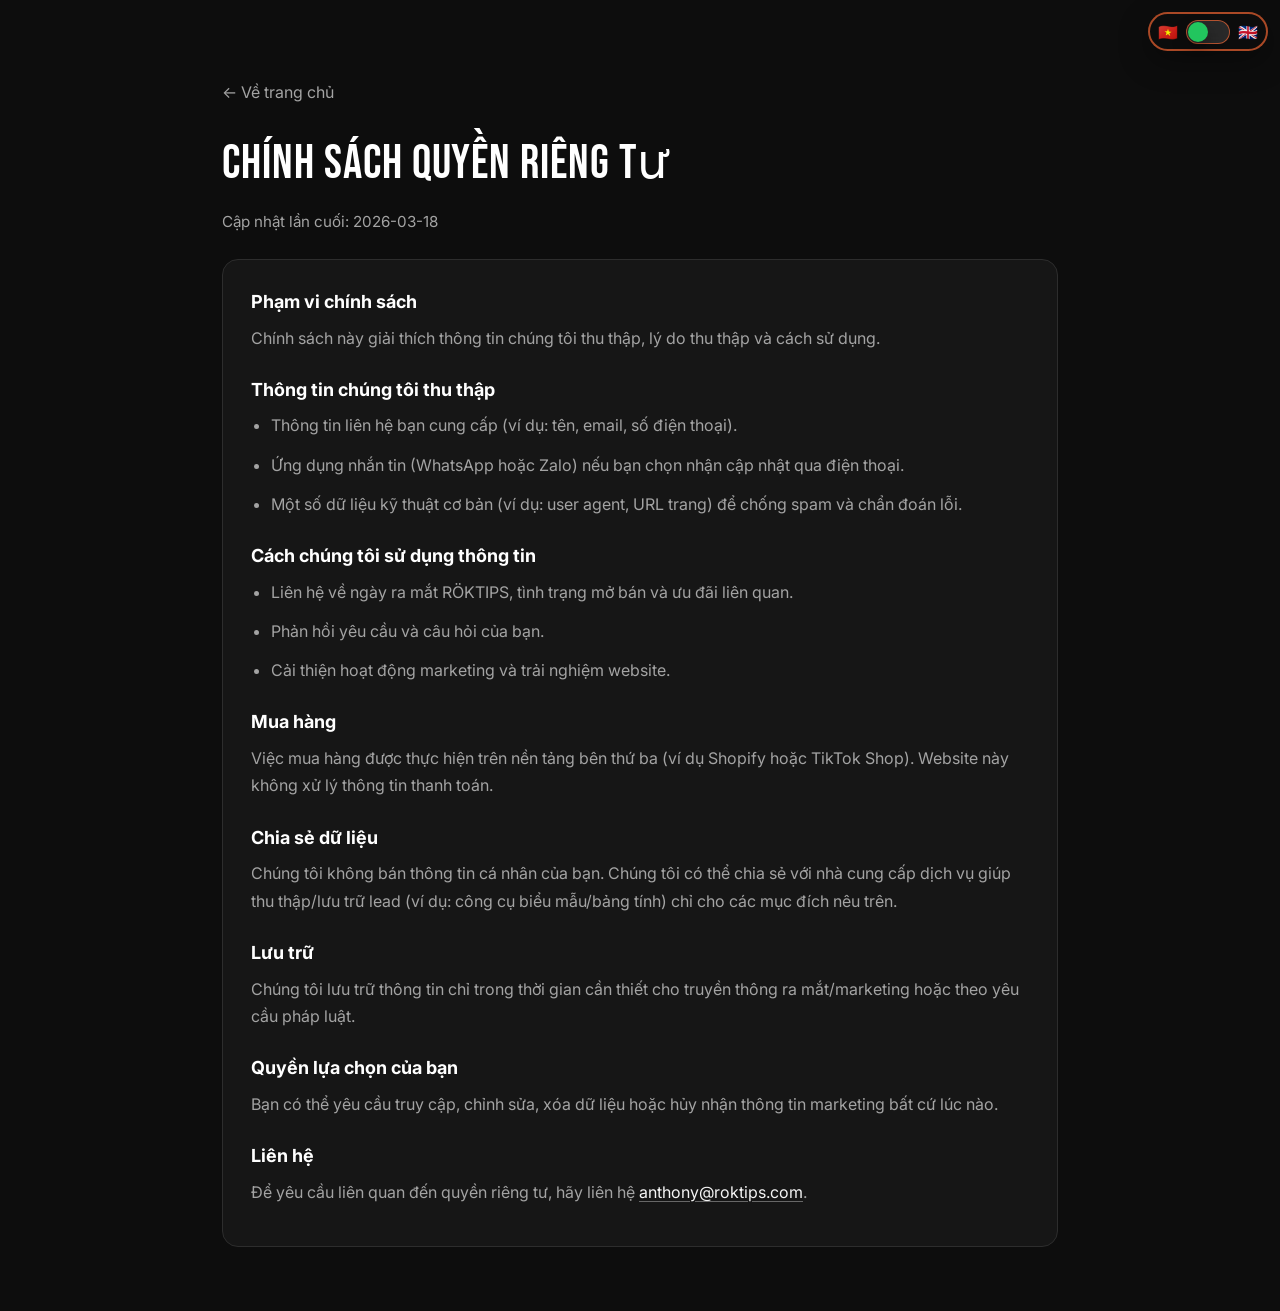
==== commit 0c47208e: "Fix Safari safe-area clipping Adjust banner and sticky bar offsets for iOS safe-area and disable bac" ====
--- a/privacy.html
+++ b/privacy.html
@@ -8,7 +8,7 @@
   <link rel="preconnect" href="https://fonts.googleapis.com">
   <link rel="preconnect" href="https://fonts.gstatic.com" crossorigin>
   <link href="https://fonts.googleapis.com/css2?family=Bebas+Neue&family=Inter:wght@400;500;600;700&display=swap" rel="stylesheet">
-  <link rel="stylesheet" href="css/styles.css?v=5">
+  <link rel="stylesheet" href="css/styles.css?v=6">
 </head>
 <body>
   <!-- Language toggle -->
--- a/css/styles.css
+++ b/css/styles.css
@@ -45,7 +45,7 @@
 }
 
 body.has-banner {
-  padding-top: 48px;
+  padding-top: calc(48px + env(safe-area-inset-top, 0px));
 }
 
 body.banner-dismissed.has-banner {
@@ -321,6 +321,7 @@
   position: relative;
   flex-wrap: wrap;
   padding-right: 2.5rem; /* space for dismiss button */
+  padding-top: calc(0.625rem + env(safe-area-inset-top, 0px));
 }
 
 .launch-banner__logo-wrap {
@@ -440,14 +441,14 @@
 
 /* On desktop/tablet, keep sticky bar below offer banner */
 body.has-banner .sticky-buy {
-  top: 48px;
+  top: calc(48px + env(safe-area-inset-top, 0px));
 }
 
 /* Mobile/tablet: keep bar in-flow so it can't cover the page */
 @media (max-width: 899px) {
   .sticky-buy {
     position: sticky;
-    top: 48px; /* sits under fixed offer banner (body has matching padding) */
+    top: calc(48px + env(safe-area-inset-top, 0px)); /* sits under fixed offer banner */
     left: auto;
     right: auto;
     bottom: auto;
@@ -476,6 +477,14 @@
   }
 
   main { padding-bottom: 0; }
+}
+
+/* iOS Safari: backdrop-filter can cause fixed/sticky clipping */
+@supports (-webkit-touch-callout: none) {
+  .sticky-buy {
+    backdrop-filter: none;
+    -webkit-backdrop-filter: none;
+  }
 }
 
 .sticky-buy__inner {
